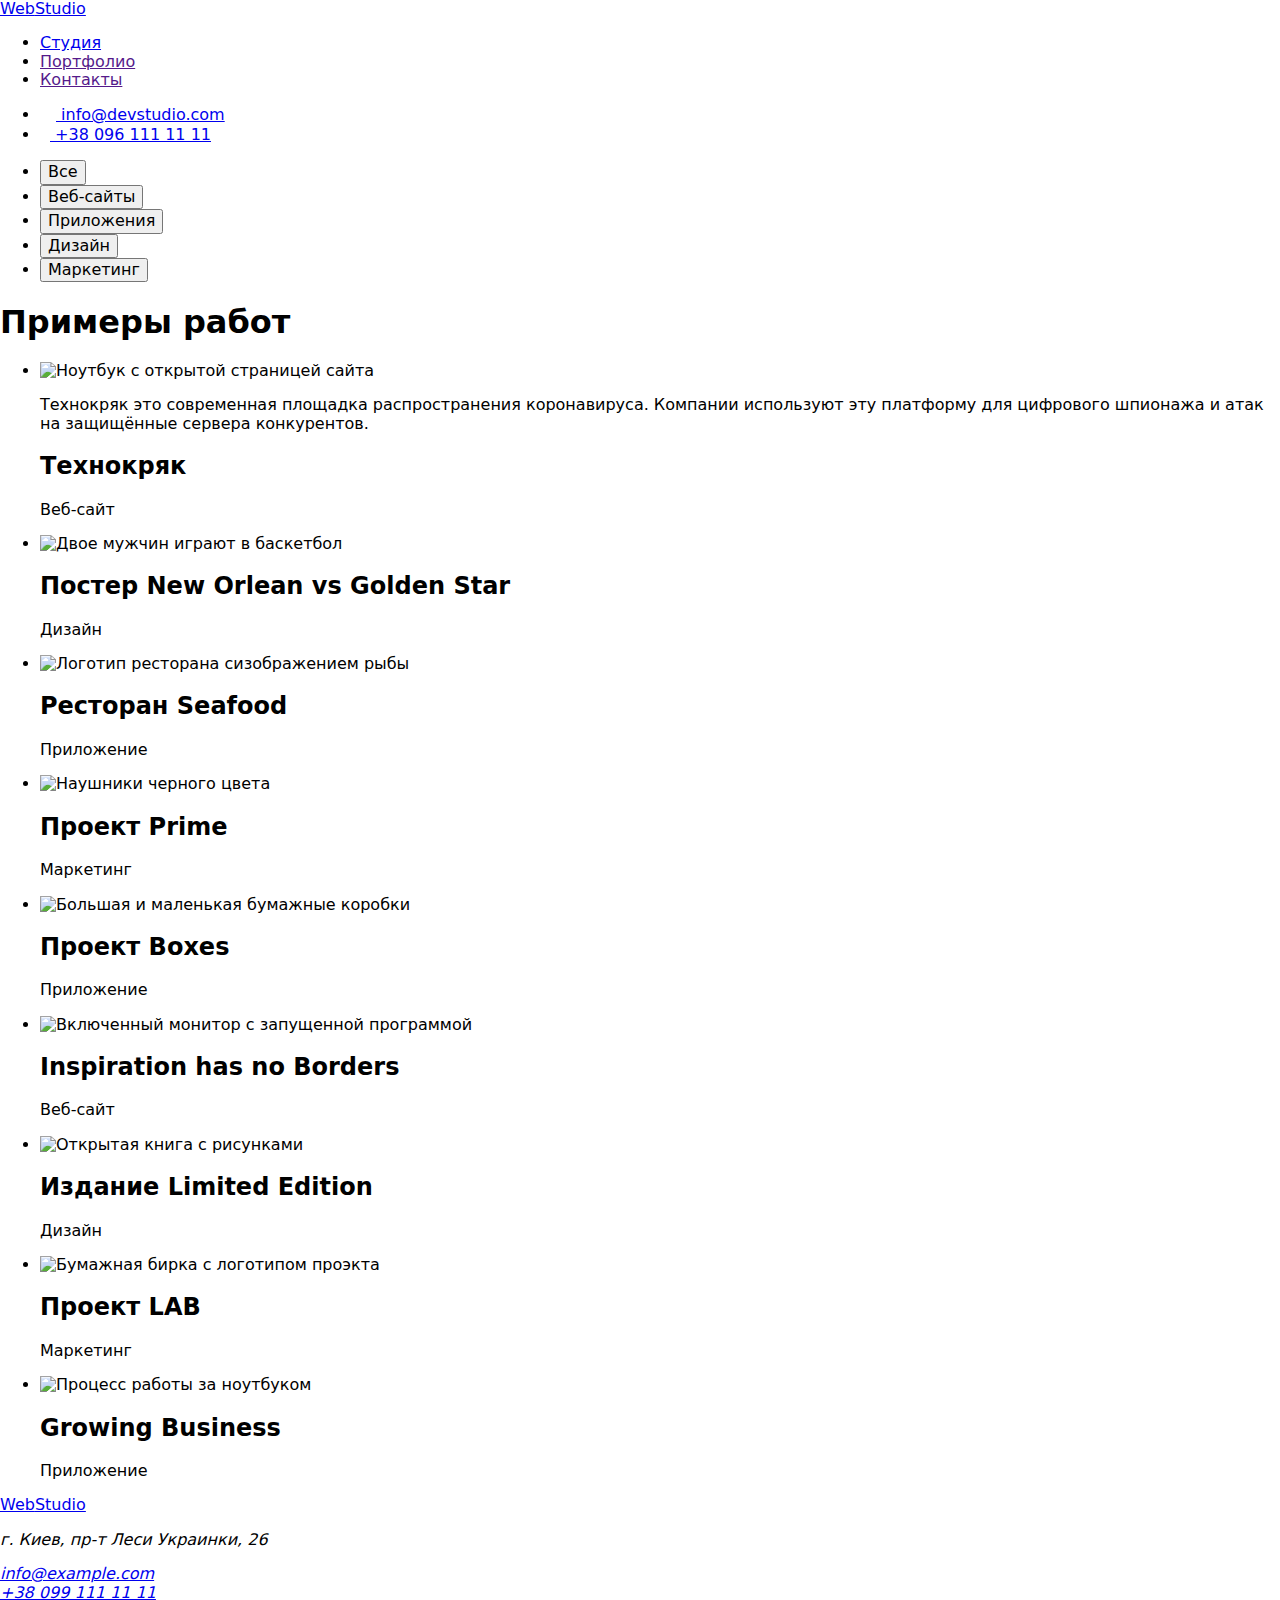
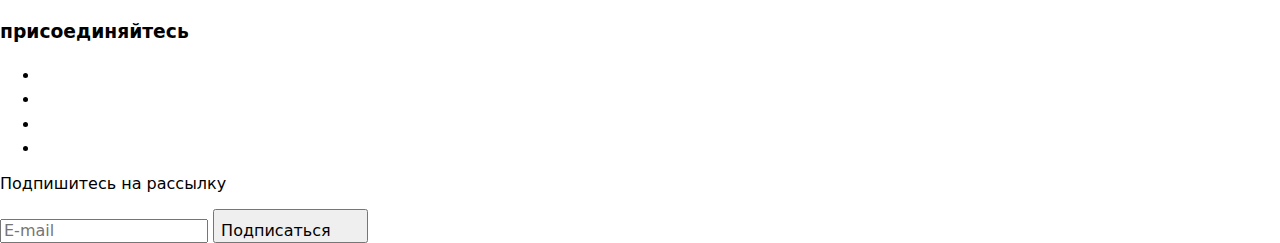
==== portfolio.html @ 08654503 "Add html" ====
<!DOCTYPE html>
<html lang="ru">
<head>
    <meta charset="UTF-8">
    <meta http-equiv="X-UA-Compatible" content="IE=edge">
    <meta name="viewport" content="width=device-width, initial-scale=1.0">
    <title>Portfolio</title>
    <link rel="stylesheet" href="https://cdnjs.cloudflare.com/ajax/libs/modern-normalize/1.0.0/modern-normalize.min.css" />
    <link rel="preconnect" href="https://fonts.googleapis.com">
    <link rel="preconnect" href="https://fonts.gstatic.com" crossorigin>
    <link href="https://fonts.googleapis.com/css2?family=Raleway:wght@700&family=Roboto:wght@400;500;700;900&display=swap"
        rel="stylesheet">
    <link rel="stylesheet" href="./css/styles.css">
</head>
<body>
    <header class="pege-header">
        <div class="container header">
            <a class="logo link" href="./index.html">
                Web<span class="logo-color">Studio</span>
            </a>
            <nav>
                <ul class="site-nav list">
                    <li class="item"><a class="link" href="./index.html">Студия</a> </li>
                    <li class="item"><a class="link current" href="">Портфолио</a> </li>
                    <li class="item"><a class="link" href="">Контакты</a> </li>
                </ul>
            </nav>
            <ul class="contact-list list">
                <li class="item">
                    <a class="link" href="mailto:info@devstudio.com">
                        <div class="item-wrapper">
                            <svg class="contact-icon" width="16" height="12">
                                <use href="./images/icons-defs.svg#icon-envelope"></use>
                            </svg>
                            info@devstudio.com
                        </div>
                    </a>
                </li>
                <li class="item">
                    <a class="link" href="tel:+380961111111">
                        <div class="item-wrapper">
                            <svg class="contact-icon" width="10" height="16">
                                <use href="./images/icons-defs.svg#icon-smartphone"></use>
                            </svg>
                            +38 096 111 11 11
                        </div>
                    </a>
                </li>
            </ul>
        </div>
    
    </header>
    <main>
        <section class="section"> 
            <div class="container">
                <ul class="settings-filter list">
                    <li class="item"><button type="button" class="button secondary">Все</button></li>
                    <li class="item"><button type="button" class="button secondary">Веб-сайты</button></li>
                    <li class="item"><button type="button" class="button secondary">Приложения</button></li>
                    <li class="item"><button type="button" class="button secondary">Дизайн</button></li>
                    <li class="item"><button type="button" class="button secondary">Маркетинг</button></li>
                </ul>
            
                <h1 class="portfolio-title">Примеры работ</h1>
                <ul class="portfolio-list list">
                    <li class="item">
                        <div class="thumb">
                            <img class="picture" src="./images/img1.jpg" alt="Ноутбук с открытой страницей сайта" width="370">
                            <div class="portfolio-overlay">
                                <p class="portfolio-overlay-text">Технокряк это современная площадка распространения коронавируса. Компании используют эту платформу для цифрового
                                    шпионажа и атак на защищённые сервера конкурентов.</p>
                            </div>
                        </div>
                        
                        <div class="wrapper">
                            <h2 class="title">Технокряк</h2>
                            <p class="text">Веб-сайт</p>
                        </div> 
                    </li>
                    <li class="item"><img class="picture" src="./images/img2.jpg" alt="Двое мужчин играют в баскетбол" width="370">
                        <div class="wrapper">
                            <h2 class="title">Постер <span lang="en">New Orlean vs Golden Star</span></h2>
                            <p class="text">Дизайн</p>
                        </div>
                    </li>
                    <li class="item"><img class="picture" src="./images/img3.jpg" alt="Логотип ресторана сизображением рыбы" width="370">
                        <div class="wrapper"><h2 class="title">Ресторан <span lang="en">Seafood</span></h2>
                        <p class="text">Приложение</p>
                    </div>
                    </li>
                    <li class="item"><img class="picture" src="./images/img4.jpg" alt="Наушники черного цвета" width="370">
                        <div class="wrapper">
                            <h2 class="title">Проект <span lang="en">Prime</span></h2>
                            <p class="text">Маркетинг</p>
                        </div>
                    </li>
                    <li class="item"><img class="picture" src="./images/img5.jpg" alt="Большая и маленькая бумажные коробки" width="370">
                        <div class="wrapper">
                            <h2 class="title">Проект <span lang="en">Boxes</span></h2>
                            <p class="text">Приложение</p>
                        </div>   
                    </li>
                    <li class="item"><img class="picture" src="./images/img6.jpg" alt="Включенный монитор с запущенной программой"
                            width="370">
                            <div class="wrapper">
                                <h2 class="title"><span lang="en">Inspiration has no Borders</span></h2>
                                <p class="text">Веб-сайт</p>
                            </div> 
                    </li>
                    <li class="item"><img class="picture" src="./images/img7.jpg" alt="Открытая книга с рисунками" width="370">
                        <div class="wrapper">
                            <h2 class="title">Издание <span lang="en">Limited Edition</span></h2>
                            <p class="text">Дизайн</p>
                        </div>
                    </li>
                    <li class="item"><img class="picture" src="./images/img8.jpg" alt="Бумажная бирка с логотипом проэкта" width="370">
                        <div class="wrapper">
                            <h2 class="title">Проект <span lang="en">LAB</span></h2>
                            <p class="text">Маркетинг</p>
                        </div>
                    </li>
                    <li class="item"><img class="picture" src="./images/img9.jpg" alt="Процесс работы за ноутбуком" width="370">
                        <div class="wrapper">
                            <h2 class="title"><span lang="en">Growing Business</span></h2>
                            <p class="text">Приложение</p>
                        </div>
                    </li>
                </ul>
            </div>
        
        </section>
      
    </main>
    <footer class="footer">
        <div class="container page-footer">
            <div class="wrapper">
                <a class="logo link" href="./index.html">
                    Web<span class="logo-color">Studio</span>
                </a>
                <address class="page-address">
                    <p>г. Киев, пр-т Леси Украинки, 26</p>
                    <a class="footer-contact" href="mailto:info@example.com">info@example.com</a> <br>
                    <a class="footer-contact" href="tel:+380991111111">+38 099 111 11 11</a>
                </address>
            </div>
            <div class="social-wrapper">
                <h3 class="social-title title">присоединяйтесь</h3>
                <ul class="social footer-social list">
                    <li class="social-item">
                        <a class="link" href="">
                            <div class="icon-wrapper changes-color">
                                <svg class="icon-social fill" width="20" height="20">
                                    <use href="./images/icons-defs.svg#icon-instagram"></use>
                                </svg>
                            </div>
                        </a>
                    </li>
                    <li class="social-item">
                        <a class="link" href="">
                            <div class="icon-wrapper changes-color">
                                <svg class="icon-social fill" width="20" height="20">
                                    <use href="./images/icons-defs.svg#icon-twitter"></use>
                                </svg>
                            </div>
                        </a>
                    </li>
                    <li class="social-item">
                        <a class="link" href="">
                            <div class="icon-wrapper changes-color">
                                <svg class="icon-social fill" width="20" height="20">
                                    <use href="./images/icons-defs.svg#icon-facebook"></use>
                                </svg>
                            </div>
                        </a>
                    </li>
                    <li class="social-item">
                        <a class="link" href="">
                            <div class="icon-wrapper changes-color">
                                <svg class="icon-social fill" width="20" height="20">
                                    <use href="./images/icons-defs.svg#icon-linkedin"></use>
                                </svg>
                            </div>
                        </a>
                    </li>
                </ul>
            </div>
            <form class="subscription">
                <p class="subscription-title">Подпишитесь на рассылку</p>
                <label class="subscription-field">
                    <input class="subscription-input" type="email" name="email" placeholder="E-mail">
                </label>
                <button class="subscription-button" type="submit">
                    <span class="subscription-text">Подписаться</span>
                    <svg class="subscription-icon" width="24" height="24">
                        <use href="./images/icons-defs.svg#icon-icon-send"></use>
                    </svg>
                </button>
            </form>
    
        </div>
    </footer>
</body>
</html>
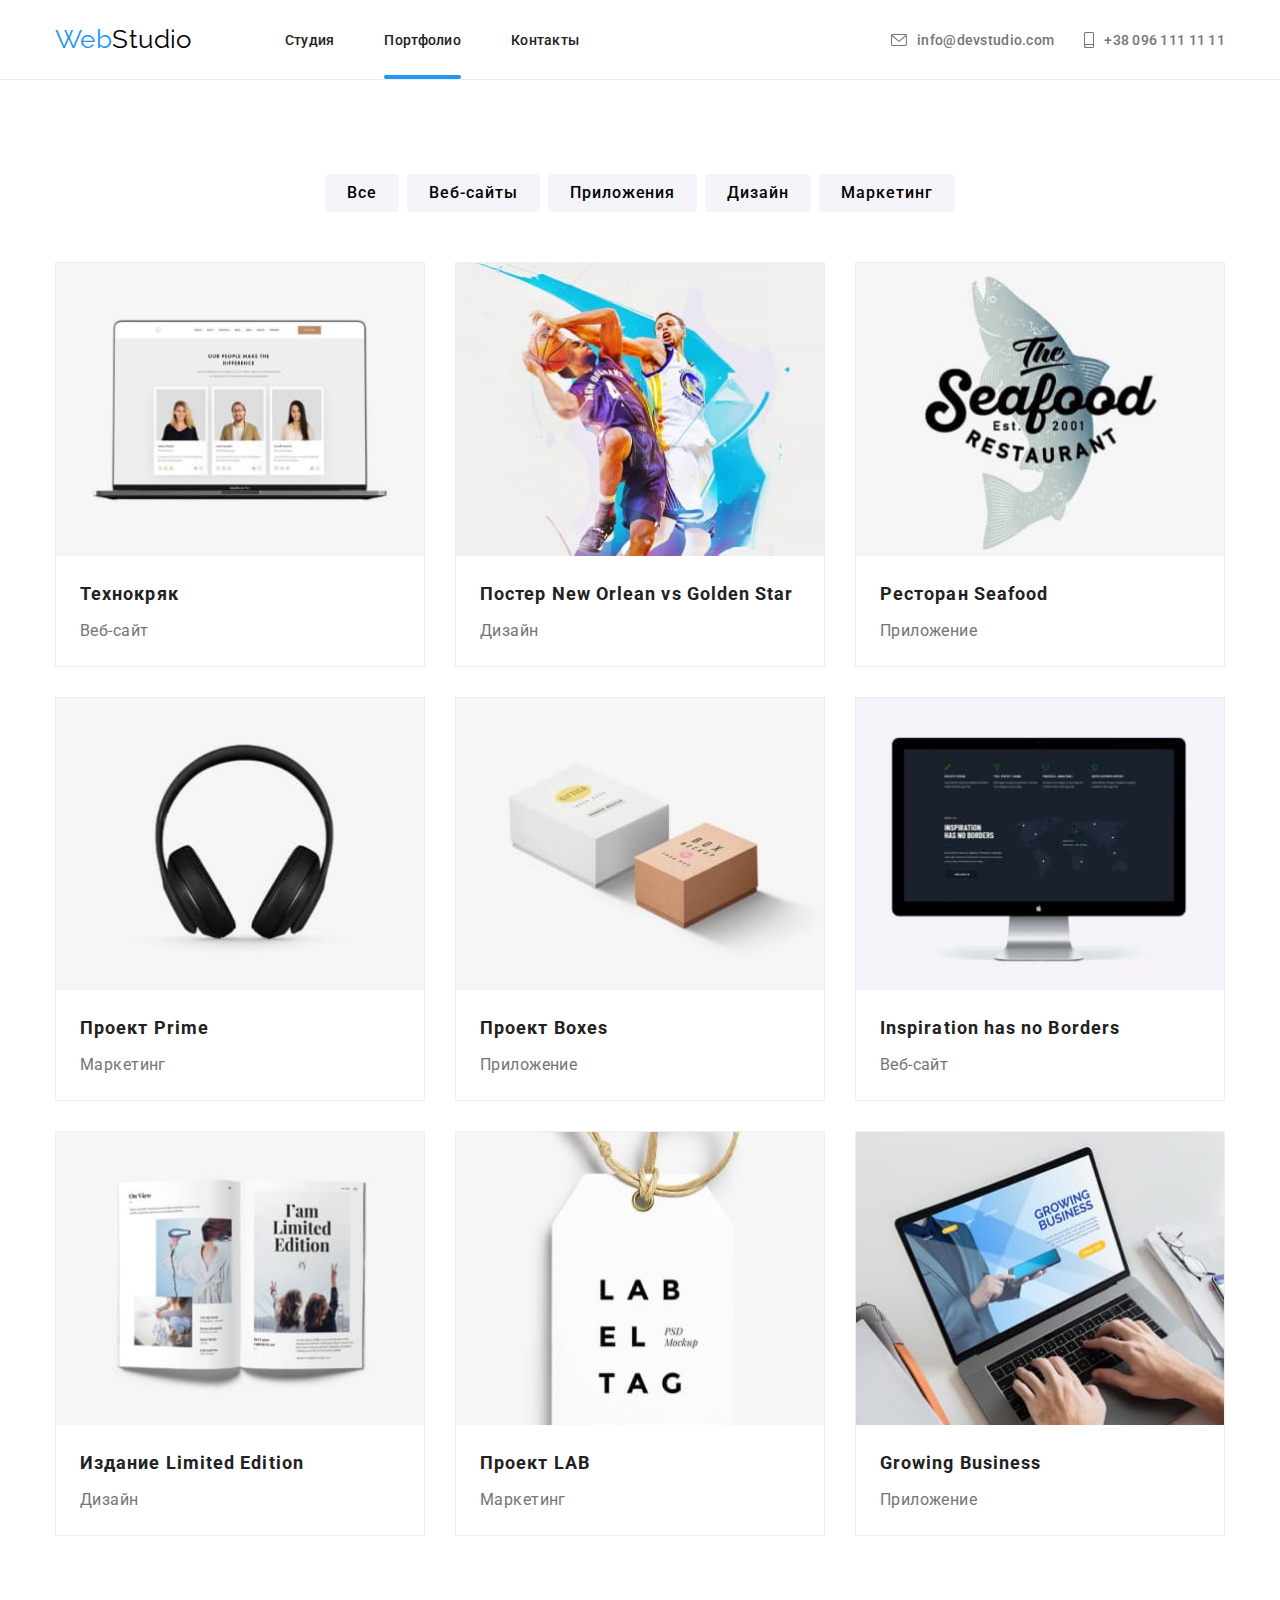
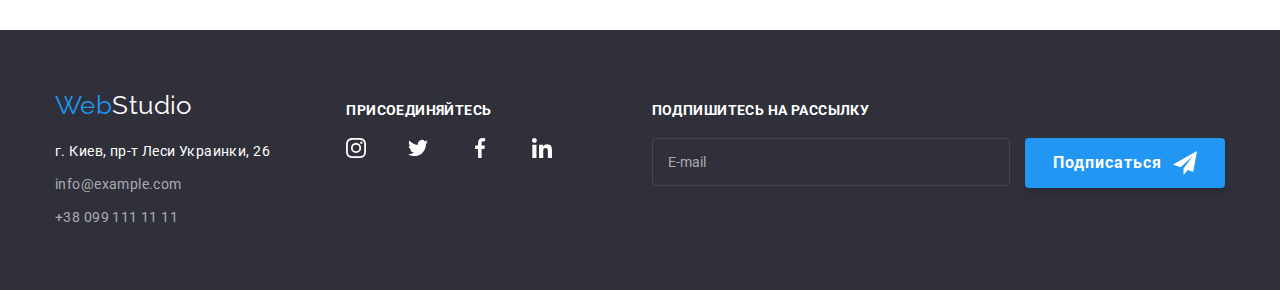
==== commit 775f2290: "Add html" ====
--- a/portfolio.html
+++ b/portfolio.html
@@ -147,39 +147,31 @@
                 <h3 class="social-title title">присоединяйтесь</h3>
                 <ul class="social footer-social list">
                     <li class="social-item">
-                        <a class="link" href="">
-                            <div class="icon-wrapper changes-color">
-                                <svg class="icon-social fill" width="20" height="20">
-                                    <use href="./images/icons-defs.svg#icon-instagram"></use>
-                                </svg>
-                            </div>
+                        <a class="social-link changes-color" href="">
+                            <svg class="icon-social fill" width="20" height="20">
+                                <use href="./images/icons-defs.svg#icon-instagram"></use>
+                            </svg>
                         </a>
                     </li>
                     <li class="social-item">
-                        <a class="link" href="">
-                            <div class="icon-wrapper changes-color">
-                                <svg class="icon-social fill" width="20" height="20">
-                                    <use href="./images/icons-defs.svg#icon-twitter"></use>
-                                </svg>
-                            </div>
+                        <a class="social-link changes-color" href="">
+                            <svg class="icon-social fill" width="20" height="20">
+                                <use href="./images/icons-defs.svg#icon-twitter"></use>
+                            </svg>
                         </a>
                     </li>
                     <li class="social-item">
-                        <a class="link" href="">
-                            <div class="icon-wrapper changes-color">
-                                <svg class="icon-social fill" width="20" height="20">
-                                    <use href="./images/icons-defs.svg#icon-facebook"></use>
-                                </svg>
-                            </div>
+                        <a class="social-link changes-color" href="">
+                            <svg class="icon-social fill" width="20" height="20">
+                                <use href="./images/icons-defs.svg#icon-facebook"></use>
+                            </svg>
                         </a>
                     </li>
                     <li class="social-item">
-                        <a class="link" href="">
-                            <div class="icon-wrapper changes-color">
-                                <svg class="icon-social fill" width="20" height="20">
-                                    <use href="./images/icons-defs.svg#icon-linkedin"></use>
-                                </svg>
-                            </div>
+                        <a class="social-link changes-color" href="">
+                            <svg class="icon-social fill" width="20" height="20">
+                                <use href="./images/icons-defs.svg#icon-linkedin"></use>
+                            </svg>
                         </a>
                     </li>
                 </ul>
@@ -196,7 +188,6 @@
                     </svg>
                 </button>
             </form>
-    
         </div>
     </footer>
 </body>
--- a/css/styles.css
+++ b/css/styles.css
@@ -0,0 +1,940 @@
+:root{
+  --primery-text-color: #212121;
+  --secondary-text-color:#757575;
+  --accent-color:#2196f3;
+  --white-color:#ffffff;
+  --icon-color:#AFB1B8;
+  --icon-color-footer:#ffffff;
+  --icon-color-hover:#ffffff;
+  --icon-color-client-hover:#2196f3;
+  --icon-background-hover:#2196f3;
+}
+
+body {
+  font-family: "Roboto", "Raleway", sans-serif;
+  background-color: var(--white-color);
+  color: var(--primery-text-color);
+  font-size: 14px;
+  letter-spacing: 0.03em;
+}
+
+
+/* Сброс стилей */
+
+.title{
+  margin: 0;
+}
+
+.link {
+  text-decoration: none;
+}
+
+.list {
+  list-style: none;
+  padding: 0;
+  margin: 0;
+}
+
+p{
+  margin: 0;
+}
+/* СТРАНИЦА СТУДИЯ */
+
+.container{
+  width: 1200px;
+  padding-left: 15px;
+  padding-right: 15px;
+  margin-left: auto;
+  margin-right: auto;
+}
+
+/* Page-header */
+
+.header{
+  display: flex;
+  align-items: center;
+   
+}
+
+.pege-header{
+  display: flex;
+  border-bottom: 1px solid #ECECEC;
+  
+}
+
+/* Logo */
+
+.logo {
+  font-family: "Raleway", sans-serif;
+  color: var(--accent-color);
+  font-size: 26px;
+  line-height: 1.17;
+}
+
+.header .logo-color {
+  color: #000000;
+}
+
+
+/* Site nav */
+
+.site-nav{
+  display: flex;
+  margin-left: 93px;
+}
+
+.site-nav .item + .item{
+  margin-left: 50px;
+}
+
+.site-nav .item{
+  position: relative;
+  display: flex;
+}
+
+.current::after{
+  position: absolute;
+  left: 0;
+  bottom: 0;
+  content:" ";
+  display: block;
+  width: 100%;
+  border-bottom: 4px solid var(--accent-color);
+  border-radius: 4px;
+}
+
+
+.site-nav .link ,
+.contact-list .link {
+  display: block;
+  padding-top: 32px;
+  padding-bottom: 31px;
+  color: var(--primery-text-color);
+  font-weight: 500;
+  line-height: 1.17;
+  letter-spacing: 0.02em;
+  transition: 250ms cubic-bezier(0.4, 0, 0.2, 1);
+}
+
+.site-nav .link:hover,
+.contact-list .link:hover {
+  color: var(--accent-color);
+}
+
+.site-nav .link:focus,
+.contact-list .link:focus {
+  color: var(--accent-color);
+}
+
+
+/* Contact */
+
+.item-wrapper{
+  display: flex;
+  align-items: center;
+}
+
+.contact-icon{
+  margin-right: 10px;
+  fill: #757575;
+  transition: 250ms cubic-bezier(0.4, 0, 0.2, 1);
+}
+
+.contact-list .link:hover .contact-icon , 
+.contact-list .link:focus .contact-icon{
+  fill: var(--icon-color-client-hover);
+}
+
+.contact-list{
+  display: flex;
+  margin-left: auto;
+}
+
+.contact-list .item + .item{
+  margin-left: 30px;
+}
+
+.contact-list .link {
+  color: var(--secondary-text-color);
+}
+
+/* Hero */
+
+.overlay{
+  max-width: 1600px;
+  height: 600px;
+  margin-left: auto;
+  margin-right: auto;
+  background-image:linear-gradient(to right , rgba(47, 48, 58, 0.4) , rgba(47, 48, 58, 0.4)) , url(../images/overlay.jpg);
+  background-color: #2F303A;
+}
+
+.hero {
+  padding-top: 200px;
+  padding-bottom: 200px;
+  
+  text-align: center;
+}
+
+.hero-title {
+  margin-bottom: 30px;
+  color: var(--white-color);
+  font-weight: 900;
+  font-size: 44px;
+  line-height: 1.36;
+  letter-spacing: 0.06em;
+  text-transform: uppercase;
+}
+
+/* Button */
+
+.button {
+  font-size: 16px;
+  font-weight: 500;
+  letter-spacing: 0.06em;
+  border-style: none;
+  border-radius: 4px;
+  text-align: center;
+  cursor: pointer;
+}
+
+.button.primery {
+  padding: 10px 32px;
+  color: var(--white-color);
+  background-color: var(--accent-color);
+  line-height: 1.88;
+  transition: 250ms cubic-bezier(0.4, 0, 0.2, 1);
+}
+
+.button.primery:hover{
+  background-color:  #188CE8;
+  box-shadow: 0px 4px 4px 0px rgba(0, 0, 0, 0.25);
+}
+
+/* Кнопки фильтра */
+
+.button.secondary:hover,
+.button.secondary:focus{
+  color: var(--white-color);
+  background-color:var(--accent-color) ;
+  box-shadow: 0px 4px 4px 0px rgba(0, 0, 0, 0.25);
+}
+
+/* Section Padding */
+
+.section{
+  padding: 94px 0px;
+}
+/* Advantages */
+
+.visually-hidden {
+ position: absolute;
+  width: 1px;
+  height: 1px;
+  border: 0;
+  padding: 0;
+  margin: -1px;
+  clip: rect(0 0 0 0);
+  overflow: hidden;
+}
+
+.advantages-list{
+  display: flex;
+}
+
+.advantages-list .item:not(:last-child){
+  margin-right: 30px;
+}
+
+.advantages-list .item{
+  width:calc(100%/4);
+  
+}
+
+.advantages-list .wrapper{
+  display: flex;
+  justify-content: center;
+  align-items: center;
+  width: 270px;
+  height: 120px;
+  margin-bottom: 30px;
+  background-color: #F5F4FA;
+  border-radius: 4px;
+}
+
+.advantages-list .feature-title {
+  margin: 0;
+  margin-bottom: 10px;
+  font-size: 14px;
+  font-weight: 700;
+  line-height: 1.17;
+  text-transform: uppercase;
+}
+
+.advantages-list .text {
+  color: var(--secondary-text-color);
+  line-height: 1.72;
+}
+
+/* Work Section */
+
+.work-picture {
+  display: block;
+  width: 100%; 
+}
+
+.section.no-padding{
+  padding-top: 0;
+}
+
+.section-title {
+  margin-bottom: 50px;
+  font-size: 36px;
+  font-weight: 700;
+  line-height: 1.17;
+  text-align: center;
+}
+
+.work-list{
+  display: flex; 
+}
+
+.work-item:not(:last-child){
+  margin-right: 30px;
+}
+
+.work-item{
+  position: relative;
+  width: calc(100%/3);
+}
+
+.work-overlay{
+  position: absolute;
+  bottom: 0;
+  left: 0;
+  display: flex;
+  justify-content: center;
+  align-items: center;
+  width: 100%;
+  height: 70px;
+  background-color: rgba(47, 48, 58, 0.8);
+}
+
+.overlay-text{
+  color: var(--white-color);
+  font-weight:700;
+  line-height: 1.17;
+  text-transform: uppercase;
+  
+}
+
+/* Team Section */
+
+.section.accent-color{
+  background-color: #F5F4FA;
+}
+
+.team-list{
+  display: flex;
+
+}
+.team-list .item{
+  width: calc(100%/4);
+  background-color: #fff;
+  border-radius: 4px;
+  box-shadow: 0px 2px 1px 0px rgba(0, 0, 0, 0.2),
+    0px 1px 1px 0px rgba(0, 0, 0, 0.14), 0px 1px 3px 0px rgba(0, 0, 0, 0.12);
+}
+
+.team-list .item:not(:last-child){
+  margin-right: 30px;
+}
+
+.user-title {
+  margin-bottom: 10px;
+  font-size: 16px;
+  font-weight: 500;
+  line-height: 1.19;
+  text-align: center;
+}
+
+.team-list .text {
+  margin-bottom: 16px;
+  color: var(--secondary-text-color);
+  font-size: 16px;
+  line-height: 1.17;
+  text-align: center;
+}
+
+.team-list .wrapper{
+  padding: 30px 32px;
+}
+
+/* Social -links */
+
+.social{
+    display: flex;
+    justify-content: space-between;
+    align-items: center;
+    padding: 0;
+    list-style: none;
+}
+
+.social .icon-wrapper{
+    display: flex;
+    justify-content: center;
+    align-items: center;
+    width: 44px;
+    height: 44px;
+    border-radius: 50%;
+    background-color: rgb(255, 255, 255);
+    transition: 250ms cubic-bezier(0.4, 0, 0.2, 1);
+}
+
+.icon-social{  
+    fill: var(--icon-color); 
+    transition: 250ms cubic-bezier(0.4, 0, 0.2, 1);
+}
+
+.social .link:focus  .icon-social{
+    fill: var(--icon-color-hover);   
+}
+
+.social .link:focus  .icon-wrapper{
+    background-color:var(--icon-background-hover);   
+}
+
+.social .icon-wrapper:hover  .icon-social{                      
+    fill: var(--icon-color-hover);    
+}
+
+.social .icon-wrapper:hover{
+    background-color:var(--icon-background-hover);  
+}
+
+
+
+/* Clients */
+
+.clients{
+  display: flex;
+  justify-content: space-between;
+  align-items: center;
+  
+}
+
+.clients .wrapper{
+    display: flex;
+    justify-content: center;
+    align-items: center;
+    width: 170px;
+    height: 92px;
+    border: 1px solid var(--icon-color);
+    border-radius: 4px;
+    transition: 250ms cubic-bezier(0.4, 0, 0.2, 1);
+}
+
+.icon-clients{  
+    fill: var(--icon-color);
+    transition: 250ms cubic-bezier(0.4, 0, 0.2, 1);
+}
+
+.clients .link:focus  .icon-clients{
+    fill: var(--icon-color-client-hover); 
+}
+
+.clients .wrapper:hover  .icon-clients{                      
+    fill: var(--icon-color-client-hover); 
+}
+
+.clients .wrapper:hover{
+    border: 1px solid var(--icon-color-client-hover);
+}
+
+
+
+/* Footer */
+
+.footer {
+  padding: 60px 0px;
+  background-color: #2f303a;
+}
+
+/* Address */
+
+.page-address {
+  margin-top: 20px;
+  color: var(--white-color);
+  font-style: inherit;
+  line-height: 1.71;
+}
+
+.footer-contact {
+  display:inline-block;
+  margin-top: 9px;
+  color: rgba(255, 255, 255, 0.6);
+  line-height: 1.71;
+  text-decoration: none;
+  transition: 250ms cubic-bezier(0.4, 0, 0.2, 1);
+}
+.footer-contact:hover,
+.footer-contact:focus {
+  color: var(--accent-color);
+}
+
+.page-footer{
+  display: flex;
+  justify-content: space-between;
+}
+
+/* Footer Social Links */
+
+.social-wrapper{
+  padding-top: 12px;
+  margin-left: 70px;
+}
+
+.social-title{
+  color: var(--white-color);
+  font-size: 14px;
+  font-weight: 700;
+  line-height: 1.17;
+  margin-bottom: 20px;
+  text-transform: uppercase;
+}
+
+.footer-social{
+    width: 206px;
+}
+
+.icon-wrapper.changes-color{
+    background-color: rgba(255, 255, 255, 0.1);
+}
+
+.icon-social.fill{  
+    fill: var(--icon-color-footer); 
+}
+
+.social .icon-wrapper:hover{
+    background-color:var(--icon-background-hover);
+}
+
+.social .link:focus  .icon-wrapper{
+    background-color:var(--icon-background-hover);
+}
+
+/* Subscription Form */
+
+.subscription{
+  margin-top: 12px;
+  margin-left: 93px;
+}
+
+.subscription-title{
+  color: var(--white-color);
+  font-weight: 700;
+  line-height: 1.17;
+  margin: 0;
+  margin-bottom: 20px;
+  text-transform: uppercase;
+}
+
+.subscription-input{
+  color: var(--white-color);
+  width: 358px;
+  padding: 15px;
+  margin-right: 12px;
+  background-color: inherit;
+  border: 1px solid rgba(255, 255, 255, 0.1);
+  border-radius: 4px;
+}
+
+.subscription-input::placeholder{
+  color: rgba(255, 255, 255, 0.6);
+  line-height: 1.25;
+}
+
+.subscription-button{
+  display: inline-flex;
+  justify-content: space-between;
+  align-items: center;
+  color: #ffffff;
+  font-size: 16px;
+  font-weight: 700;
+  line-height: 1.88;
+  letter-spacing: 0.06em;
+  background-color: var(--accent-color);
+  border-radius: 4px;
+  border: none;
+  box-shadow: 0px 4px 4px 0px rgba(0, 0, 0, 0.15);
+  width: 200px;
+  height: 50px;
+  padding: 10px  28px;
+  text-align: center;
+  vertical-align: top;
+  cursor: pointer;
+  transition: 250ms cubic-bezier(0.4, 0, 0.2, 1);
+
+}
+
+.subscription-button:hover{
+  background-color: #188CE8;
+} 
+
+/* СТРАНИЦА ПОРФОЛИО */
+
+/* Button secondary */
+
+.button.secondary{
+  background-color: #F5F4FA;
+  line-height: 1.62;
+  padding: 6px 22px;
+  transition: 250ms cubic-bezier(0.4, 0, 0.2, 1);
+}
+
+/* Filter Settings  Buttons */
+ 
+.settings-filter{
+  display: flex;
+  justify-content: center;
+  margin-bottom: 50px;
+}
+
+.settings-filter .item:not(:last-child){
+  margin-right: 8px;
+}
+
+/* Portfolio */
+
+.picture{
+  display: block;
+  width: 100%; 
+}
+
+/* Title visually hidden */
+
+.portfolio-title{
+  position: absolute;
+  width: 1px;
+  height: 1px;
+  border: 0;
+  padding: 0;
+  margin: -1px;
+  clip: rect(0 0 0 0);
+  overflow: hidden;
+}
+
+.portfolio-list{
+  display: flex;
+  flex-wrap: wrap;
+  margin-top: -30px;
+  margin-left: -30px;
+}
+
+.portfolio-list .item{
+  flex-basis: calc(100%/3 - 30px);
+  margin-top: 30px;
+  margin-left: 30px;
+  border: 1px solid rgba(238, 238, 238, 1);
+}
+
+.portfolio-list .item:hover{
+box-shadow: 0px 2px 1px 0px rgba(0, 0, 0, 0.2),
+    0px 1px 1px 0px rgba(0, 0, 0, 0.14), 0px 1px 3px 0px rgba(0, 0, 0, 0.12);
+}
+
+
+.portfolio-list .title{
+  margin-bottom: 4px; 
+  font-size: 18px;
+  line-height: 2;
+  letter-spacing: 0.06em;
+}
+
+.portfolio-list .text{
+  color: var(--secondary-text-color);
+  font-size: 16px;
+  line-height: 1.88;
+}
+
+.portfolio-list .wrapper{
+  padding: 20px 24px;
+}
+
+/* Overlay на карточке товара */
+
+.thumb{
+  position: relative;
+  overflow: hidden;
+}
+
+.portfolio-overlay{
+  position: absolute;
+  top: 100%;
+  left: 0;
+  display: flex;
+  align-items: center;
+  width: 100%;
+  height: 100%;
+  padding: 63px 24px;
+  background-color: rgba(33, 150, 243, 0.9);
+  transform: translateY(0%);
+  transition: transform 250ms cubic-bezier(0.4, 0, 0.2, 1); 
+}
+
+.portfolio-list .item:hover .portfolio-overlay{
+  transform: translateY(-100%);
+}
+
+.portfolio-overlay-text{
+  color:var(--white-color);
+  font-size: 18px;
+  line-height: 1.56;
+}
+/* Logo-color */
+
+.footer .logo-color{
+  color:var(--white-color);
+}
+
+
+/* Backdrop */
+
+.backdrop{
+  position: fixed;
+  top: 0;
+  left: 0;
+  width: 100%;
+  height: 100%;
+  background-color: rgba(0, 0, 0, 0.20);
+}
+
+.is-hidden{
+  opacity: 0;
+  pointer-events: none;  
+}
+
+/* Modal */
+
+.modal{
+    position: absolute;
+    top: 50%;
+    left: 50%;
+    width: 528px;
+    height: 581px;
+    border-radius: 4px;
+    background-color: var(--white-color);
+    transform: translate(-50%, -50%)  scale(1);
+    transition: transform 250ms cubic-bezier(0.4, 0, 0.2, 1);
+}
+
+.is-hidden .modal{
+  transform: translate(-50%, -50%) scale(0.9);
+}
+
+/* Button  close modal */
+
+.btn{
+  position: absolute;
+  top: 8px;
+  right: 8px;
+  width: 30px;
+  height: 30px;
+  border-radius:50% ;
+  background-color:var(--white-color) ;
+  border: 1px solid rgba(0, 0, 0, 0.1);
+  cursor: pointer;
+  transition: 250ms cubic-bezier(0.4, 0, 0.2, 1);
+
+}
+
+.btn:hover{
+  box-shadow: 0px 4px 4px 0px rgba(0, 0, 0, 0.25);
+}
+
+.icon-btn{
+  position: absolute;
+  top: 50%;
+  left: 50%;
+  transform: translate(-50% , -50%);
+  fill:#000000;
+  transition: 250ms cubic-bezier(0.4, 0, 0.2, 1);
+
+}
+
+.btn:hover .icon-btn{
+ fill: var(--accent-color);
+}
+
+/* FORM */
+
+.form{
+  width: 100%;
+  height: 100%;
+  padding: 40px;
+}
+
+.form-title{
+  font-size: 20px;
+  font-weight: 700;
+  line-height: 1.17;
+  margin: 0;
+  margin-bottom: 30px;
+  text-align: center;
+}
+
+/* User form fild */
+
+.form-field{
+  position: relative;
+  display: block;
+}
+
+.form-input{
+  width: 100%;
+  padding: 11px 42px;
+  border: 1px solid rgba(33, 33, 33, 0.2) ;  
+  border-radius: 4px;
+  outline: none;
+  transition: 250ms cubic-bezier(0.4, 0, 0.2, 1);
+}
+
+.form-input:focus{
+  border: 1px solid var(--accent-color) ;
+}
+
+.form-item{
+  margin-bottom: 28px;
+}
+
+.form-icon{
+  position: absolute;
+  top: 50%;
+  left: 12px;
+  fill: #212121;
+  transform: translateY(-50%);
+  transition: 250ms cubic-bezier(0.4, 0, 0.2, 1);
+
+}
+
+.form-field:focus-within .form-icon{
+  fill: var(--accent-color);
+}
+
+.form-label{
+  position: absolute;
+  left: 0;
+  bottom: calc(100% + 4px);
+}
+
+/* Textarea */
+
+.comments-field{
+  display: block;
+  margin-top: -18px;
+  margin-bottom: 20px;
+}
+
+.comments-lable{
+  display: block;
+  margin-bottom: 4px;
+}
+
+.comments{
+  width: 100%;
+  padding: 12px 16px;
+  border: 1px solid rgba(33, 33, 33, 0.2);
+  border-radius: 4px;
+  resize: none;
+  outline: none;
+  transition: 250ms cubic-bezier(0.4, 0, 0.2, 1);
+}
+
+.comments:focus{
+  border: 1px solid var(--accent-color);
+}
+
+.comments::placeholder { 
+font-size: 12px;
+line-height: 1.17;
+letter-spacing: 0.01em;
+}
+
+/* Check-Box */
+
+.check-input{
+  position: absolute;
+  width: 1px;
+  height: 1px;
+  border: 0;
+  padding: 0;
+  margin: -1px;
+  clip: rect(0 0 0 0);
+  overflow: hidden;
+}
+
+
+.check-field{
+  display: flex;
+  align-items: center;
+}
+
+.check-icon{
+  display: inline-block;
+  width: 16px;
+  height: 15px;
+  margin-left: 14px;
+  margin-right: 8px;
+  border: 2px solid var(--primery-text-color);
+  border-radius: 2px;
+  transition: 250ms cubic-bezier(0.4, 0, 0.2, 1);
+}
+
+.check-input:checked  +.check-icon{
+  border-color: var(--accent-color);
+  background-color: var(--accent-color);
+  background-size: contain;
+  background-origin: border-box;
+  background-image: url(../images/icon-check.svg);
+}
+
+.check-input:focus +.check-icon{
+  box-shadow: 0 0 0 0.1em #7c7e7c ;
+}
+
+.check-label{
+  line-height: 1.71;
+  margin-right: 8px;
+}
+.check-link{
+  color: var(--accent-color);
+  line-height: 1.71;
+}
+
+/* Form Button */
+
+.form-button{
+  display: block;
+  color: var(--white-color);
+  font-size: 16px;
+  font-weight: 700;
+  letter-spacing: 0.1em;
+  line-height: 1.88;
+  background-color: var(--accent-color);
+  width: 200px;
+  height: 50px;
+  padding: 10px 55px;
+  margin: 0 auto;
+  margin-top: 30px;
+  border: none;
+  border-radius: 4px;
+  box-shadow: 0px 4px 4px 0px rgba(0, 0, 0, 0.15);
+  cursor: pointer;
+  transition: 250ms cubic-bezier(0.4, 0, 0.2, 1);
+}
+
+.form-button:hover{
+  background-color: #188CE8;
+  box-shadow: 0px 4px 4px 0px rgba(0, 0, 0, 0.25);
+}
+
